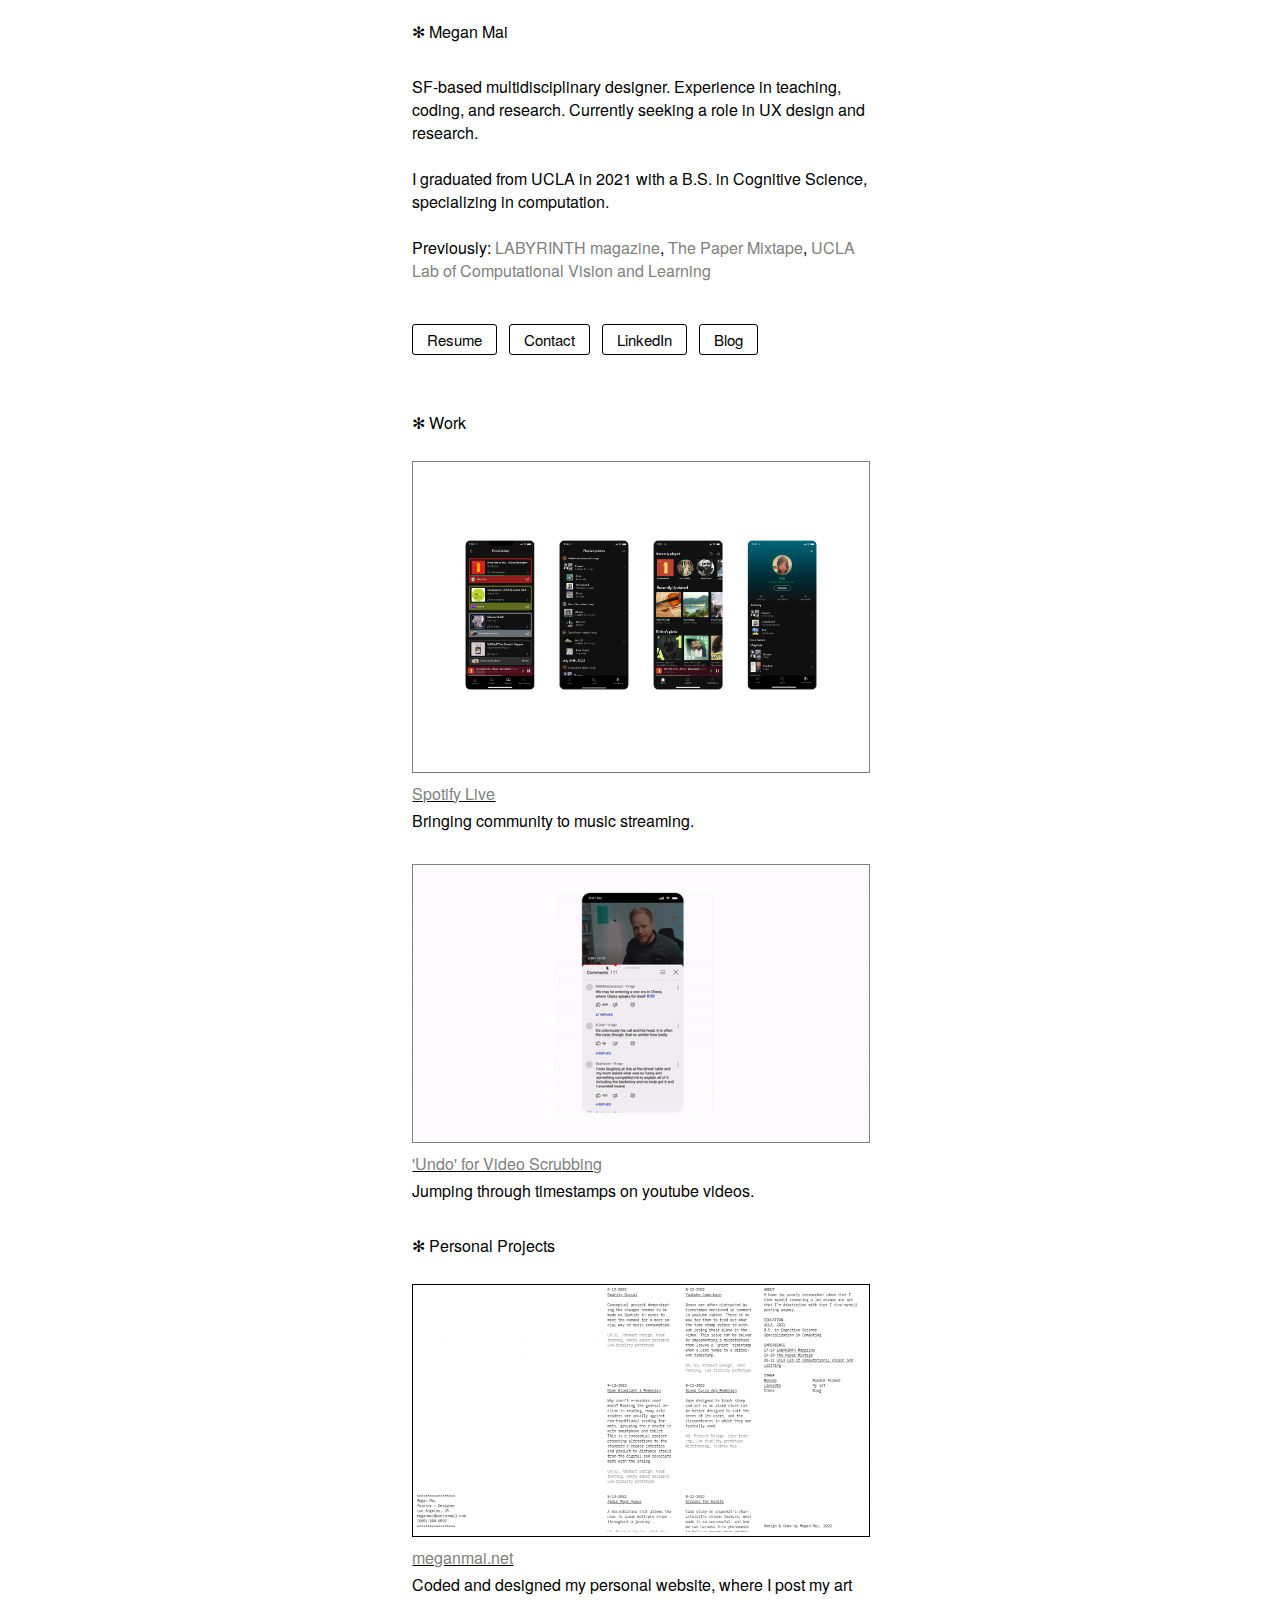
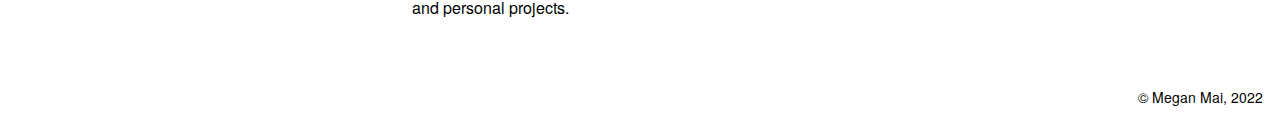
==== index.html @ 153429f0 "Add files via upload" ====
<!DOCTYPE html>
<html lang="en">

<head>
  <meta charset="UTF-8">
  <meta name="viewport" content="width=device-width, initial-scale=1.0">
  <meta http-equiv="X-UA-Compatible" content="ie=edge">
  <title>Megan Mai</title>
  <link rel="stylesheet" href="style.css">

</head>

<body>
  <button onclick="topFunction()" class="button" id="myBtn" title="Go to top">￪</button>

  <div class="container">
    <div class="header">
      <div class="name">
        ✻ Megan Mai
      </div>


    </div>

    <div class="bod">
      <div class="bio">
        SF-based multidisciplinary designer. Experience in teaching, coding, and research.
        Currently seeking a role in UX design and research.
        <br>
        <br>
        I graduated from UCLA in 2021 with a B.S. in Cognitive Science, specializing in computation.
        <br>
        <br>
        Previously: <a href="https://collegeofsanmateo.edu/honorsproject/thelabyrinth.asp">LABYRINTH magazine</a>, <a href="https://issuu.com/thepapermixtape">The Paper Mixtape</a>, <a href="https://cvl.psych.ucla.edu/">UCLA Lab of Computational
          Vision and Learning</a>
        <br><br><br>
        <div class="info">
          <div class="contact">
            <a class="button" href="/Users/Megan/Desktop/ATOM PROJECTS/work webstie/resume 4_5_22.pdf">Resume</a>
          </div>
          <div class="space">

          </div>
          <div class="contact">
            <a class="button" href="mailto:mpmai99@gmail.com">Contact</a>
          </div>
          <div class="space">

          </div>
          <div class="contact">
            <a class="button" href="https://www.linkedin.com/in/meganmai99/">LinkedIn</a>

          </div>
          <div class="space">

          </div>
          <div class="contact">
            <a class="button" href="#">Blog</a>

          </div>
        </div>
        <div class="mobileinfo">
          <a href="resume 4_5_22.pdf">Resume</a> /
          <a href="mailto:mpmai99@gmail.com">Contact</a> /
          <a href="https://www.linkedin.com/in/meganmai99/">LinkedIn</a> /
          <a href="#">Blog</a>
        </div>
      </div>
      <!-- <div class="links">


        <div class="Education">
          <div class="title">
            Education
          </div>
          UCLA, 2021
          <br>
          B.S. in Cognitive Science
          <br>
          Specialization in Computing
        </div>
        <div class="border">

        </div>
        <div class="Experience">

          <div class="title">
            Experience
          </div>
          17-19 LABYRINTH Magazine <br>
          19-20 The Paper Mixtape <br>
          20-21 Lab of Computational Vision and Learning <br>

        </div>

      </div> -->
    </div>
    <div class="work">
      <div class="title">
        ✻ Work
      </div>
      <br>
      <div class="projects" id="proj1">

        <a href="https://serious-parent-4b6.notion.site/Stream-Social-b1e77485d4c84675ab5400b085429916">
          <img src="Frame 377.png" alt=""></a>
        <div class="projtitle">
          <a href="https://serious-parent-4b6.notion.site/Stream-Social-b1e77485d4c84675ab5400b085429916"> Spotify Live
          </a>
        </div>
        Bringing community to music streaming.
      </div>
      <div class="projects" id="proj2">

        <a href="https://serious-parent-4b6.notion.site/Undo-for-Video-Scrubbing-9813c3922edc4645b2b72efc02b568af">
          <!-- <video loop src="/Users/Megan/Desktop/ATOM PROJECTS/work webstie/Screen Recording 2022-11-02 at 6.41.04 PM.mov" autoplay poster="posterimage.jpg"> -->
          <img id="youtubescroll" src="ezgif.com-gif-maker (2).gif" alt="">
          </video>
        </a>
        <div class="projtitle">
          <a href="https://serious-parent-4b6.notion.site/Undo-for-Video-Scrubbing-9813c3922edc4645b2b72efc02b568af">
            'Undo' for Video Scrubbing</a>
        </div>
        Jumping through timestamps on youtube videos.
      </div>
    </div>
    <div class="personal">
      <div class="title">
        ✻ Personal Projects
        <br>
        <br>
      </div>
      <div class="projects" id="proj1">

        <img src="test2.png" alt="">
        <div class="projtitle">
          <a href="meganmai.net"> meganmai.net
          </a>
        </div>
        Coded and designed my personal website, where I post my art and personal projects.
      </div>
    </div>


  </div>
  <div class="footer">
    <div class="rights">
      © Megan Mai, 2022
    </div>
  </div>
  <script src="script.js"></script>


  <script src="index.js">
    // Get the button:
  </script>
</body>

</html>
---- style.css ----
@font-face {
  font-family: TexGyreHeros;
  src: url(texgyreheros.gyreheros-regular.otf);
}
a{
  color: grey;
  text-decoration: none;
}
a:hover{
  color: black;
}

*{
  user-select: none;  scroll-behavior: smooth;
  font-family: TexGyreHeros;

    -webkit-animation: fadein 2s; /* Safari, Chrome and Opera > 12.1 */
       -moz-animation: fadein 2s; /* Firefox < 16 */
        -ms-animation: fadein 2s; /* Internet Explorer */
         -o-animation: fadein 2s; /* Opera < 12.1 */
            animation: fadein 2s;
}

body{
  font-size: 16px;

}

.container{
  /* padding-right:32%;
  padding-left: 32%; */
/* border-style: solid; */
display: block;
width: 36%;
min-width: 400px;
margin: auto;
height: auto;
}

.header{
  /* border-style: dotted; */
  padding-top: 12px;
  display: flex;
  width: auto;


}
.name{
  /* float: left; */
  width:30%;
}
.info{
  display: flex;
  justify-content: flex-start;
  /* border-style: dotted; */

}
.title{
  padding-bottom: 4px;
}
.projtitle{
  padding-top:4px;
  padding-bottom: 4px;
  text-decoration: underline;
  position: relative;

}

.space{
  width: 12px;
}

.bod{
  /* border-style: dotted; */
}
.links{
  display: flex;
  margin-bottom: 12px;
}
.bio{
  margin-top: 32px;
/* border-style: dotted; */
width: auto;
margin-bottom: 60px;
}

.Education{
  hyphens: auto;
  width: 50%;
  margin-bottom: 12px;
}
.experience{
  width: 50%;

}
.border{
  /* width: 8vw; */
}
.work{
width: 100%;
}
.projects{
  /* border-style: dotted; */
  margin-bottom: 32px;
}
.footer{
  font-size: 14px;
  position: sticky;
  justify-content: flex-end;
  width: 99vw;
  display: flex;
  padding-top: 36px;
  padding-bottom: 4px;

  /* border-style: dotted; */
}
.button{
  color: black;
  text-decoration: none;
  font-size:15px;
  border-style: solid;
  border-radius: 3px;
  border-width:1px;
  padding: 4px 14px;
  border-bottom-width: 1.5px;
  border-right-width: 1.5px;

}
.button:active{
  border-top-width: 1.5px;
  border-left-width: 1.5px;
  border-bottom-width: 1px;
  border-right-width: 1px;
}
.button:hover{
  padding: 6px 16px;
}
.rights{
  padding-right: 12px;
}
img{
  border-style: solid;
  border-width: 1.2px;
  width: 100%;
  padding-bottom: 4px;

}
video{
  border-style: solid;
  border-width: 1.2px;
  width: 100%;
  padding-bottom: 4px;
}
img:hover{
  opacity: .5;
}
video:hover{
  opacity:.5;
}
#myBtn {
  display: none; /* Hidden by default */
  position: fixed; /* Fixed/sticky position */
  bottom: 35px; /* Place the button at the bottom of the page */
  right: 30px; /* Place the button 30px from the right */
  z-index: 99; /* Make sure it does not overlap */
  color: black; /* Text color */
  background-color: white;
  border-color: black;
  cursor: pointer; /* Add a mouse pointer on hover */
  padding: 5px 16px 10px 16px; /* Some padding */
  border-radius: 10px; /* Rounded corners */
  font-size: 20px; /* Increase font size */
  -webkit-tap-highlight-color: transparent;
      -webkit-touch-callout: none;
      -webkit-user-select: none;
      -khtml-user-select: none;
      -moz-user-select: none;
      -ms-user-select: none;
}

#myBtn:hover {
  padding: 7px 18px 12px 18px; /* Some padding */

}
#mtBtn:focus{
  outline: none!important;
;
}
@keyframes fadein {
    from { opacity: 0; }
    to   { opacity: 1; }
}

/* Firefox < 16 */
@-moz-keyframes fadein {
    from { opacity: 0; }
    to   { opacity: 1; }
}

/* Safari, Chrome and Opera > 12.1 */
@-webkit-keyframes fadein {
    from { opacity: 0; }
    to   { opacity: 1; }
}

/* Internet Explorer */
@-ms-keyframes fadein {
    from { opacity: 0; }
    to   { opacity: 1; }
}

/* Opera < 12.1 */
@-o-keyframes fadein {
    from { opacity: 0; }
    to   { opacity: 1; }
}

.mobileinfo{
  display: none;
}

/* #youtubescroll{
  height: 50vh;
  padding-left: 20px;

} */

@media only screen and (max-width: 600px) {
  .name{
    /* float: left; */
    width:100%;
    padding-top: 12px;
  }
  body {

  }
  .container{
    /* padding-right:32%;
    padding-left: 32%; */
  /* border-style: solid; */
  display: block;
  width: 80%;
  min-width:12px;
  margin: auto;
  height: auto;
  }
  .info{
    display: none;
  }
  .button{
    color: black;
    text-decoration: none;
    font-size:15px;
    border-style: solid;
    border-radius: 3px;
    border-width:1px;
    padding: 4px 14px;
    border-bottom-width: 1.5px;
    border-right-width: 1.5px;

  }
  .mobileinfo{
    display:block;
  }

}
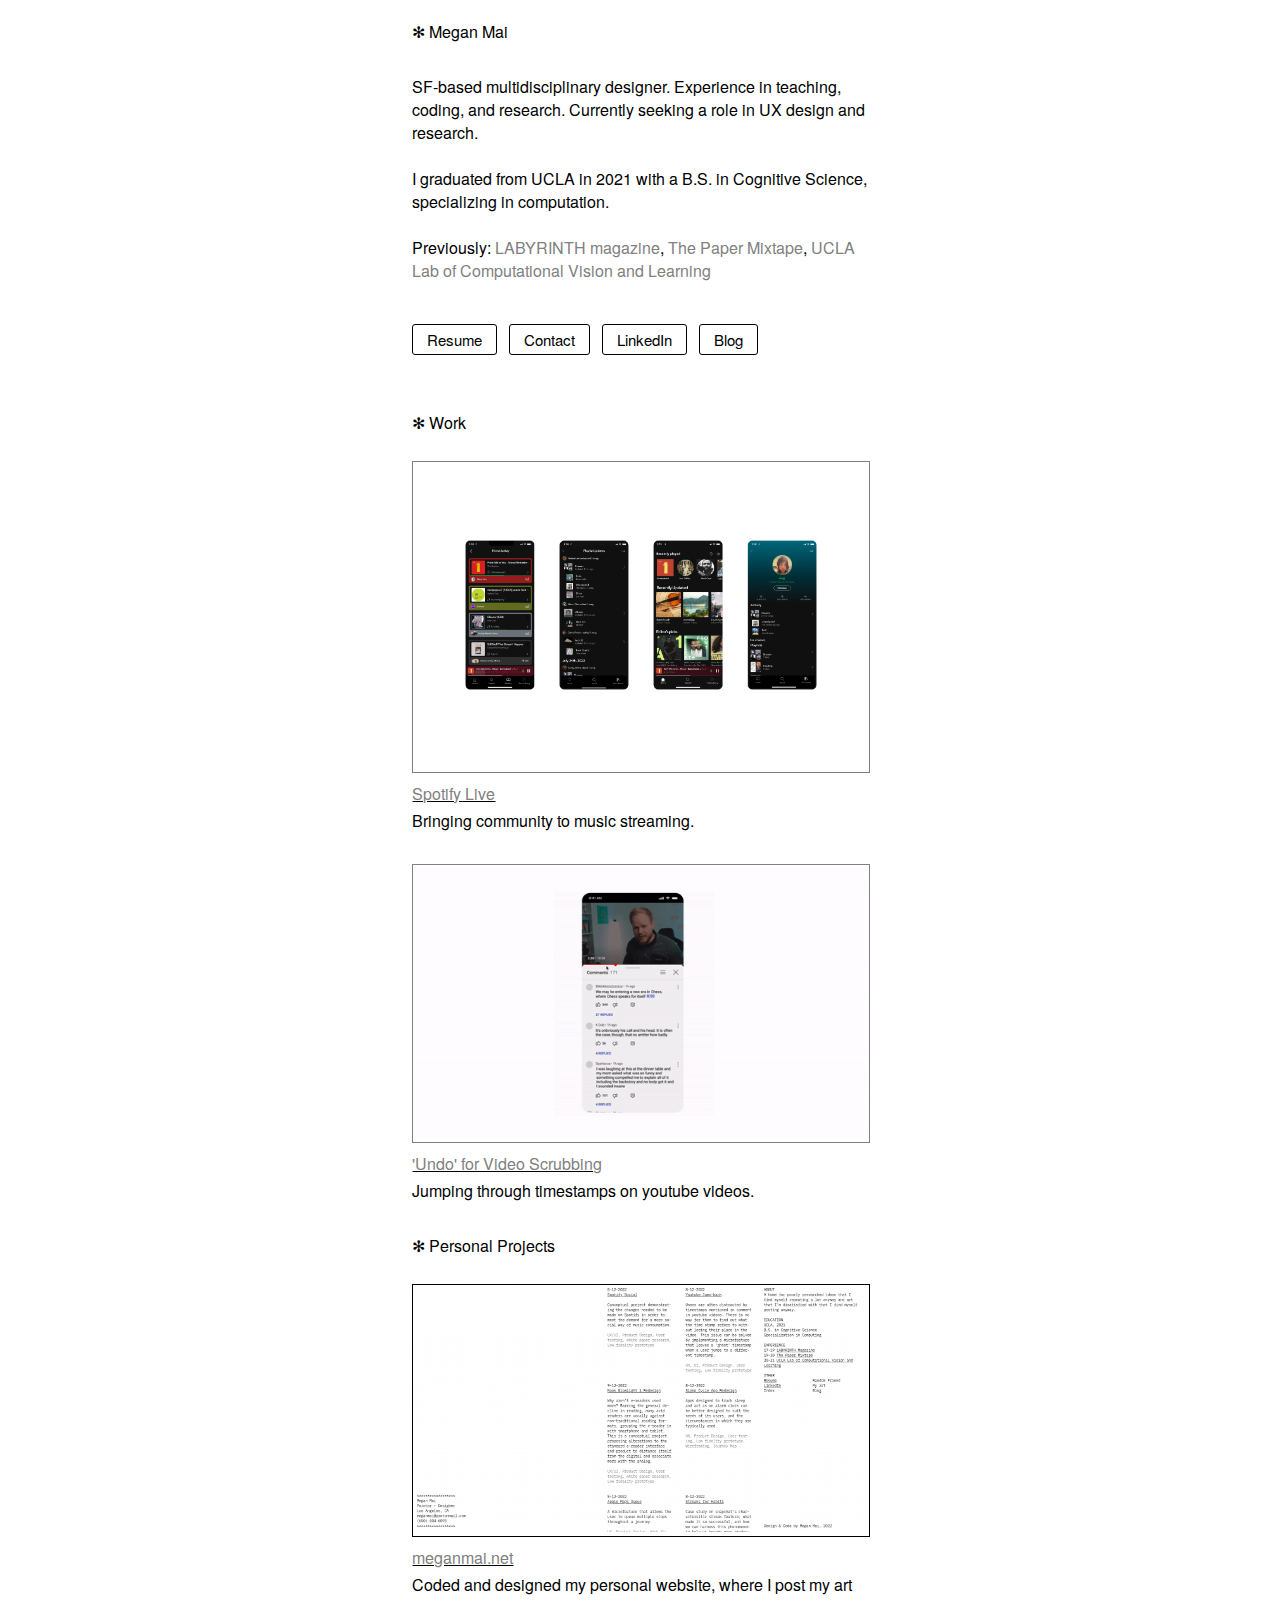
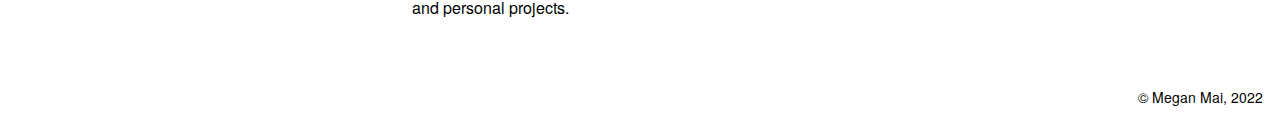
==== commit e1bedd9b: "Add files via upload" ====
--- a/index.html
+++ b/index.html
@@ -134,7 +134,7 @@
 
         <img src="test2.png" alt="">
         <div class="projtitle">
-          <a href="meganmai.net"> meganmai.net
+          <a href="http://meganmai.net/"> meganmai.net
           </a>
         </div>
         Coded and designed my personal website, where I post my art and personal projects.
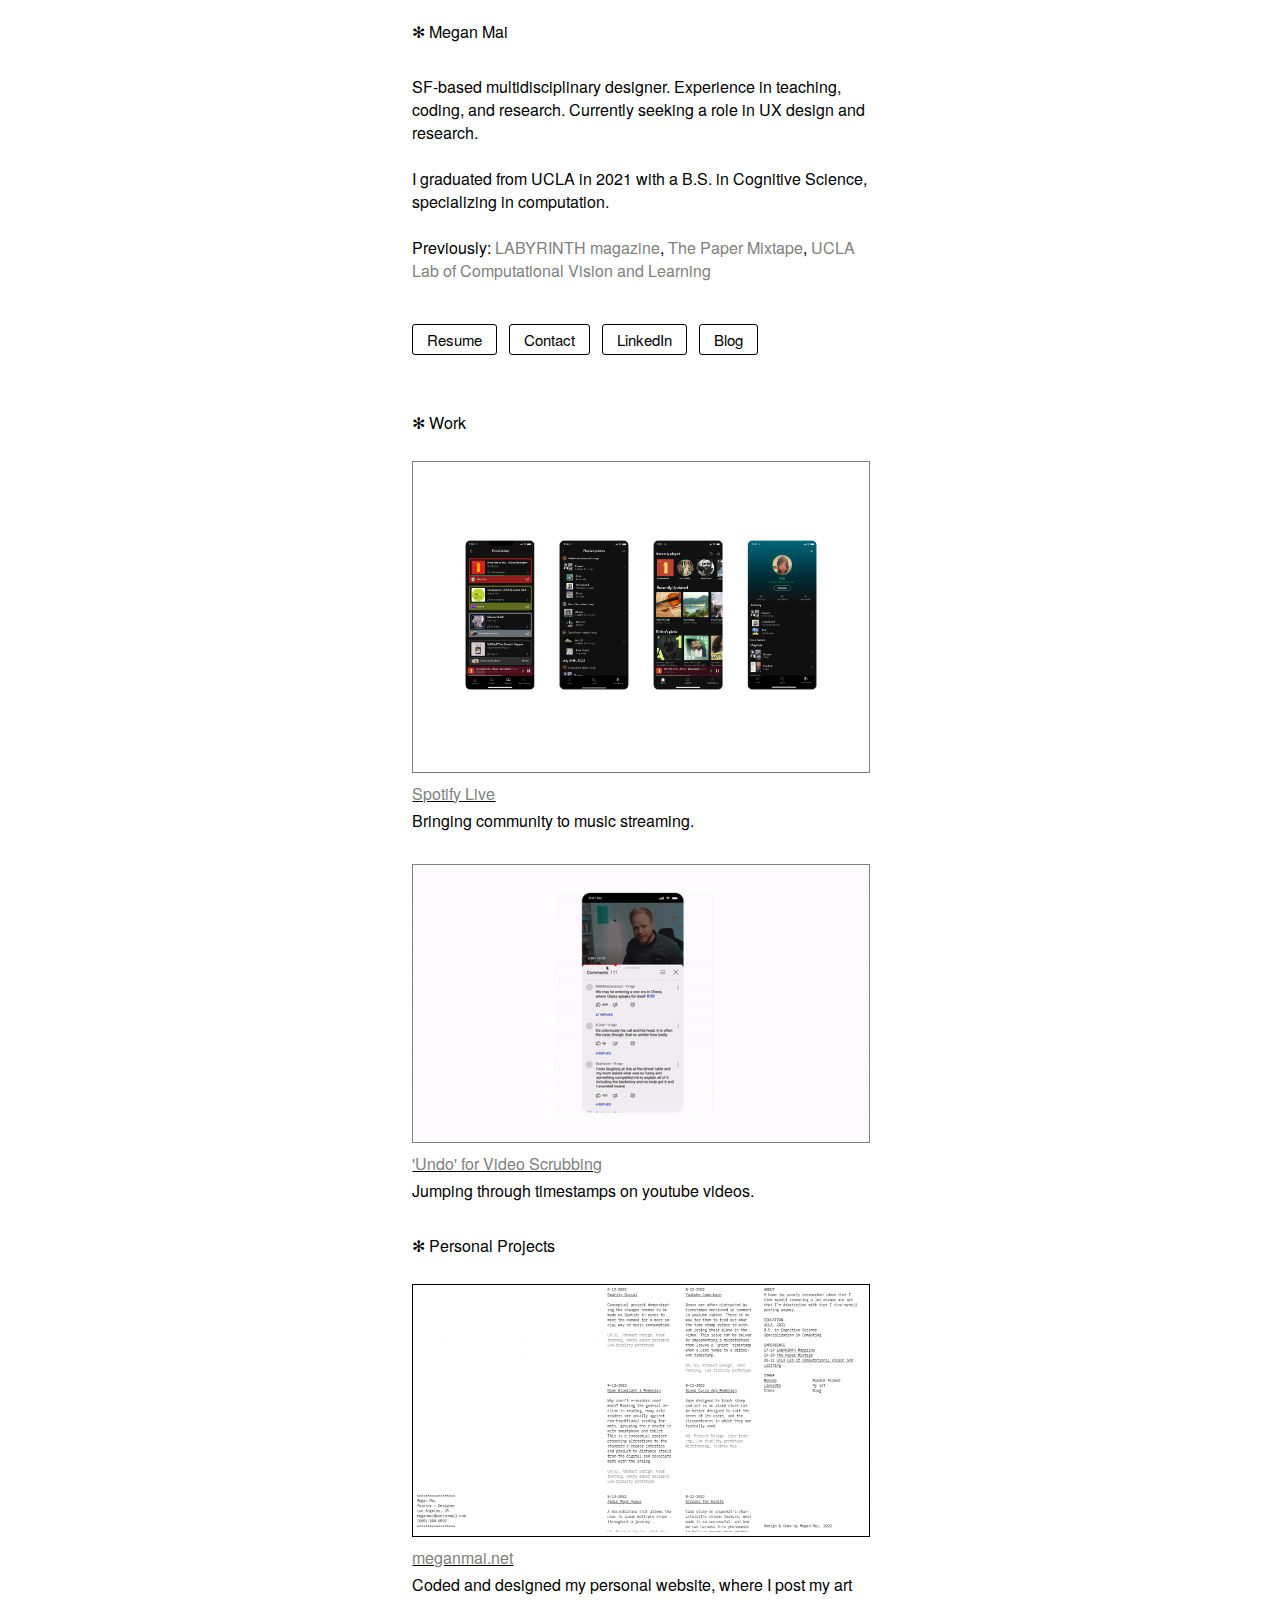
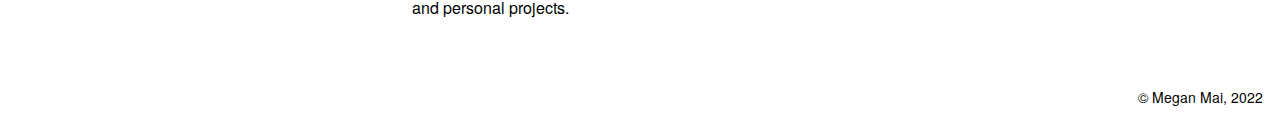
==== commit d929bf9f: "Add files via upload" ====
--- a/index.html
+++ b/index.html
@@ -55,7 +55,7 @@
 
           </div>
           <div class="contact">
-            <a class="button" href="#">Blog</a>
+            <a class="button" href="#http://meganmai.net/">Blog</a>
 
           </div>
         </div>
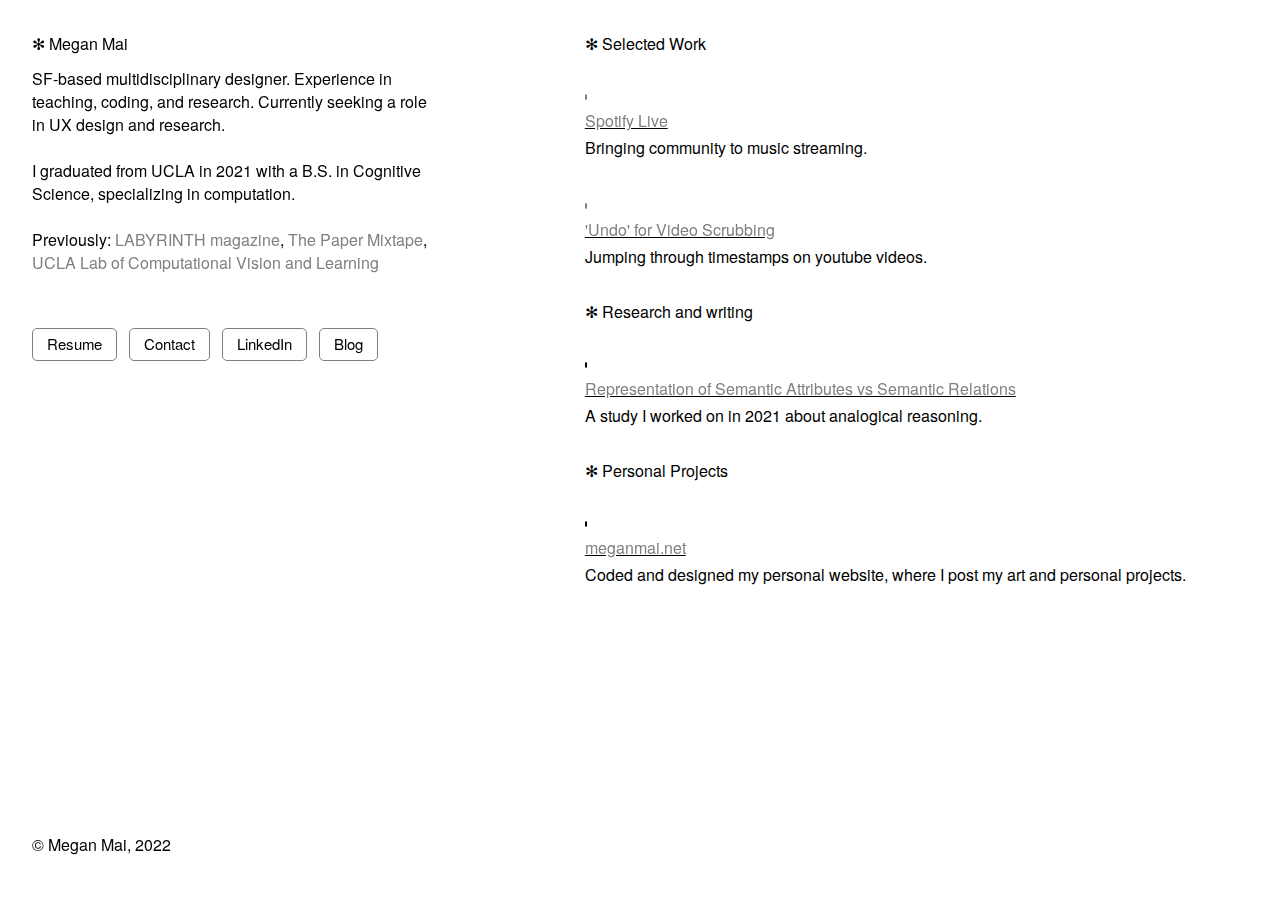
==== commit b770ae0f: "Add files via upload" ====
--- a/index.html
+++ b/index.html
@@ -14,26 +14,37 @@
   <button onclick="topFunction()" class="button" id="myBtn" title="Go to top">￪</button>
 
   <div class="container">
-    <div class="header">
-      <div class="name">
-        ✻ Megan Mai
+    <div class="left">
+
+
+      <div class="header">
+        <div class="name">
+          ✻ Megan Mai
+        </div>
+
       </div>
 
+      <div class="bod">
 
-    </div>
+        <div class="bio">
+          SF-based multidisciplinary designer. Experience in teaching, coding, and research.
+          Currently seeking a role in UX design and research.
+          <br>
+          <br>
+          I graduated from UCLA in 2021 with a B.S. in Cognitive Science, specializing in computation.
+          <br>
+          <br>
+          Previously: <a href="https://collegeofsanmateo.edu/honorsproject/thelabyrinth.asp">LABYRINTH magazine</a>, <a href="https://issuu.com/thepapermixtape">The Paper Mixtape</a>, <a href="https://cvl.psych.ucla.edu/">UCLA Lab of Computational
+            Vision and Learning</a>
+          <br><br><br>
 
-    <div class="bod">
-      <div class="bio">
-        SF-based multidisciplinary designer. Experience in teaching, coding, and research.
-        Currently seeking a role in UX design and research.
-        <br>
-        <br>
-        I graduated from UCLA in 2021 with a B.S. in Cognitive Science, specializing in computation.
-        <br>
-        <br>
-        Previously: <a href="https://collegeofsanmateo.edu/honorsproject/thelabyrinth.asp">LABYRINTH magazine</a>, <a href="https://issuu.com/thepapermixtape">The Paper Mixtape</a>, <a href="https://cvl.psych.ucla.edu/">UCLA Lab of Computational
-          Vision and Learning</a>
-        <br><br><br>
+          <div class="mobileinfo">
+            <a href="resume 4_5_22.pdf">Resume</a> /
+            <a href="mailto:mpmai99@gmail.com">Contact</a> /
+            <a href="https://www.linkedin.com/in/meganmai99/">LinkedIn</a> /
+            <a href="#">Blog</a>
+          </div>
+        </div>
         <div class="info">
           <div class="contact">
             <a class="button" href="/Users/Megan/Desktop/ATOM PROJECTS/work webstie/resume 4_5_22.pdf">Resume</a>
@@ -55,99 +66,93 @@
 
           </div>
           <div class="contact">
-            <a class="button" href="#http://meganmai.net/">Blog</a>
+            <a class="button" href="http://meganmai.net/">Blog</a>
 
           </div>
         </div>
-        <div class="mobileinfo">
-          <a href="resume 4_5_22.pdf">Resume</a> /
-          <a href="mailto:mpmai99@gmail.com">Contact</a> /
-          <a href="https://www.linkedin.com/in/meganmai99/">LinkedIn</a> /
-          <a href="#">Blog</a>
-        </div>
+
       </div>
-      <!-- <div class="links">
+      <div class="footer">
 
+          © Megan Mai, 2022
 
-        <div class="Education">
-          <div class="title">
-            Education
-          </div>
-          UCLA, 2021
-          <br>
-          B.S. in Cognitive Science
-          <br>
-          Specialization in Computing
-        </div>
-        <div class="border">
-
-        </div>
-        <div class="Experience">
-
-          <div class="title">
-            Experience
-          </div>
-          17-19 LABYRINTH Magazine <br>
-          19-20 The Paper Mixtape <br>
-          20-21 Lab of Computational Vision and Learning <br>
-
-        </div>
-
-      </div> -->
-    </div>
-    <div class="work">
-      <div class="title">
-        ✻ Work
-      </div>
-      <br>
-      <div class="projects" id="proj1">
-
-        <a href="https://serious-parent-4b6.notion.site/Stream-Social-b1e77485d4c84675ab5400b085429916">
-          <img src="Frame 377.png" alt=""></a>
-        <div class="projtitle">
-          <a href="https://serious-parent-4b6.notion.site/Stream-Social-b1e77485d4c84675ab5400b085429916"> Spotify Live
-          </a>
-        </div>
-        Bringing community to music streaming.
-      </div>
-      <div class="projects" id="proj2">
-
-        <a href="https://serious-parent-4b6.notion.site/Undo-for-Video-Scrubbing-9813c3922edc4645b2b72efc02b568af">
-          <!-- <video loop src="/Users/Megan/Desktop/ATOM PROJECTS/work webstie/Screen Recording 2022-11-02 at 6.41.04 PM.mov" autoplay poster="posterimage.jpg"> -->
-          <img id="youtubescroll" src="ezgif.com-gif-maker (2).gif" alt="">
-          </video>
-        </a>
-        <div class="projtitle">
-          <a href="https://serious-parent-4b6.notion.site/Undo-for-Video-Scrubbing-9813c3922edc4645b2b72efc02b568af">
-            'Undo' for Video Scrubbing</a>
-        </div>
-        Jumping through timestamps on youtube videos.
-      </div>
-    </div>
-    <div class="personal">
-      <div class="title">
-        ✻ Personal Projects
-        <br>
-        <br>
-      </div>
-      <div class="projects" id="proj1">
-
-        <img src="test2.png" alt="">
-        <div class="projtitle">
-          <a href="http://meganmai.net/"> meganmai.net
-          </a>
-        </div>
-        Coded and designed my personal website, where I post my art and personal projects.
       </div>
     </div>
 
+    <div class="right">
 
-  </div>
-  <div class="footer">
-    <div class="rights">
-      © Megan Mai, 2022
+
+      <div class="work">
+        <div class="title">
+          ✻ Selected Work
+        </div>
+        <br>
+        <div class="projects" id="proj1">
+
+          <a href="https://serious-parent-4b6.notion.site/Stream-Social-b1e77485d4c84675ab5400b085429916">
+            <img src="spotify.png" alt=""></a>
+          <div class="projtitle">
+            <a href="https://serious-parent-4b6.notion.site/Stream-Social-b1e77485d4c84675ab5400b085429916"> Spotify Live
+            </a>
+          </div>
+          Bringing community to music streaming.
+        </div>
+        <div class="projects" id="proj2">
+
+          <a href="https://serious-parent-4b6.notion.site/Undo-for-Video-Scrubbing-9813c3922edc4645b2b72efc02b568af">
+            <!-- <video loop src="/Users/Megan/Desktop/ATOM PROJECTS/work webstie/Screen Recording 2022-11-02 at 6.41.04 PM.mov" autoplay poster="posterimage.jpg"> -->
+            <img id="youtubescroll" src="youtube_scroll.gif" alt="">
+            </video>
+          </a>
+          <div class="projtitle">
+            <a href="https://serious-parent-4b6.notion.site/Undo-for-Video-Scrubbing-9813c3922edc4645b2b72efc02b568af">
+              'Undo' for Video Scrubbing</a>
+          </div>
+          Jumping through timestamps on youtube videos.
+        </div>
+      </div>
+      <div class="research">
+        <div class="title">
+          ✻ Research and writing
+          <br>
+          <br>
+        </div>
+        <div class="projects" id="proj1">
+
+          <img src="simdiff.png" alt="">
+          <div class="projtitle">
+            <a href="https://docs.google.com/document/d/1AU7iv_1onhmGSv963NVMDQHXUmHmlUDhR9rRPa5doss/edit"> Representation of Semantic Attributes vs Semantic Relations
+
+            </a>
+          </div>
+          A study I worked on in 2021 about analogical reasoning.
+        </div>
+      </div>
+      <div class="personal">
+        <div class="title">
+          ✻ Personal Projects
+          <br>
+          <br>
+        </div>
+        <div class="projects" id="proj1">
+
+          <img src="personal_website.png" alt="">
+          <div class="projtitle">
+            <a href="http://meganmai.net/"> meganmai.net
+            </a>
+          </div>
+          Coded and designed my personal website, where I post my art and personal projects.
+        </div>
+      </div>
+
+      <div class="altfooter">
+
+          © Megan Mai, 2022
+
+      </div>
     </div>
   </div>
+
   <script src="script.js"></script>
 
 
--- a/style.css
+++ b/style.css
@@ -11,6 +11,10 @@
   color: black;
 }
 
+::-webkit-scrollbar {
+    width: 0px;
+    background: transparent; /* make scrollbar transparent */
+}
 *{
   user-select: none;  scroll-behavior: smooth;
   font-family: TexGyreHeros;
@@ -23,34 +27,64 @@
 }
 
 body{
+  height: 100%;
+overflow: hidden;
   font-size: 16px;
+  margin:0px;
 
 }
 
 .container{
+  position: absolute;
+   top: 0;
+   bottom: 0;
+   left: 0;
+   right: 0;
+   overflow: auto;
   /* padding-right:32%;
   padding-left: 32%; */
 /* border-style: solid; */
-display: block;
-width: 36%;
-min-width: 400px;
-margin: auto;
+padding-left: 32px;
+padding-right: 32px;
+display: flex;
+width: auto;
 height: auto;
 }
 
+.left{
+  /* border-style: dotted; */
+  border-color: red;
+  padding-top: 32px;
+  position: sticky;
+  top:0px;
+  width:40%;
+  height: 92vh;
+  margin-right: 10vw;
+}
+
+.right{
+  /* border-style: dotted; */
+  padding: 32px 0px 24px 24px;
+  width: 65%;
+  height:auto;
+  padding-right: 12px;
+  /* overflow: scroll; */
+}
+
 .header{
-  /* border-style: dotted; */
-  padding-top: 12px;
+  /* position: sticky;
+  border-style: dotted; */
+  margin-bottom: 0px;
+  /* padding-top: 12px; */
   display: flex;
   width: auto;
-
-
 }
 .name{
   /* float: left; */
-  width:30%;
+  width:auto;
 }
 .info{
+
   display: flex;
   justify-content: flex-start;
   /* border-style: dotted; */
@@ -73,24 +107,34 @@
 
 .bod{
   /* border-style: dotted; */
+  position: sticky;
+  top:0px;
 }
 .links{
   display: flex;
   margin-bottom: 12px;
+  position: sticky;
+  top:0px;
 }
 .bio{
-  margin-top: 32px;
+  position: sticky;
+  top:0px;
+  margin-top: 12px;
 /* border-style: dotted; */
 width: auto;
-margin-bottom: 60px;
+margin-bottom: 12px;
 }
 
 .Education{
+  position: sticky;
+  top:0px;
   hyphens: auto;
   width: 50%;
   margin-bottom: 12px;
 }
 .experience{
+  position: sticky;
+  top:0px;
   width: 50%;
 
 }
@@ -104,27 +148,31 @@
   /* border-style: dotted; */
   margin-bottom: 32px;
 }
+
 .footer{
-  font-size: 14px;
-  position: sticky;
-  justify-content: flex-end;
   width: 99vw;
+  position: absolute;
+  bottom: 0px;
   display: flex;
   padding-top: 36px;
   padding-bottom: 4px;
 
   /* border-style: dotted; */
 }
+
+.altfooter{
+  display: none;
+}
 .button{
   color: black;
+  border-color: grey;
   text-decoration: none;
   font-size:15px;
   border-style: solid;
-  border-radius: 3px;
+  border-radius: 5px;
   border-width:1px;
   padding: 4px 14px;
-  border-bottom-width: 1.5px;
-  border-right-width: 1.5px;
+  padding-bottom: 6px;
 
 }
 .button:active{
@@ -136,19 +184,20 @@
 .button:hover{
   padding: 6px 16px;
 }
-.rights{
-  padding-right: 12px;
-}
+
 img{
   border-style: solid;
   border-width: 1.2px;
-  width: 100%;
-  padding-bottom: 4px;
+  border-radius: 9px;
+  width: 80%;
+  padding-bottom: 4px;
+  justify-content: center;
 
 }
 video{
   border-style: solid;
   border-width: 1.2px;
+
   width: 100%;
   padding-bottom: 4px;
 }
@@ -226,25 +275,37 @@
 
 } */
 
-@media only screen and (max-width: 600px) {
+@media only screen and (max-width: 800px) {
   .name{
     /* float: left; */
     width:100%;
     padding-top: 12px;
   }
-  body {
-
+  .left{
+    /* border-style: dotted; */
+    width: auto;
+    position: relative;
+    height: auto;
+    margin-right: 32px;
+  }
+  .footer{
+    display: none;
   }
   .container{
     /* padding-right:32%;
     padding-left: 32%; */
   /* border-style: solid; */
   display: block;
-  width: 80%;
   min-width:12px;
-  margin: auto;
+  margin: 24px;
   height: auto;
   }
+
+  .right{
+    /* border-style: dotted; */
+    width: auto;
+  }
+
   .info{
     display: none;
   }
@@ -264,4 +325,8 @@
     display:block;
   }
 
-}
+  .altfooter{
+    display: block;
+  }
+
+}
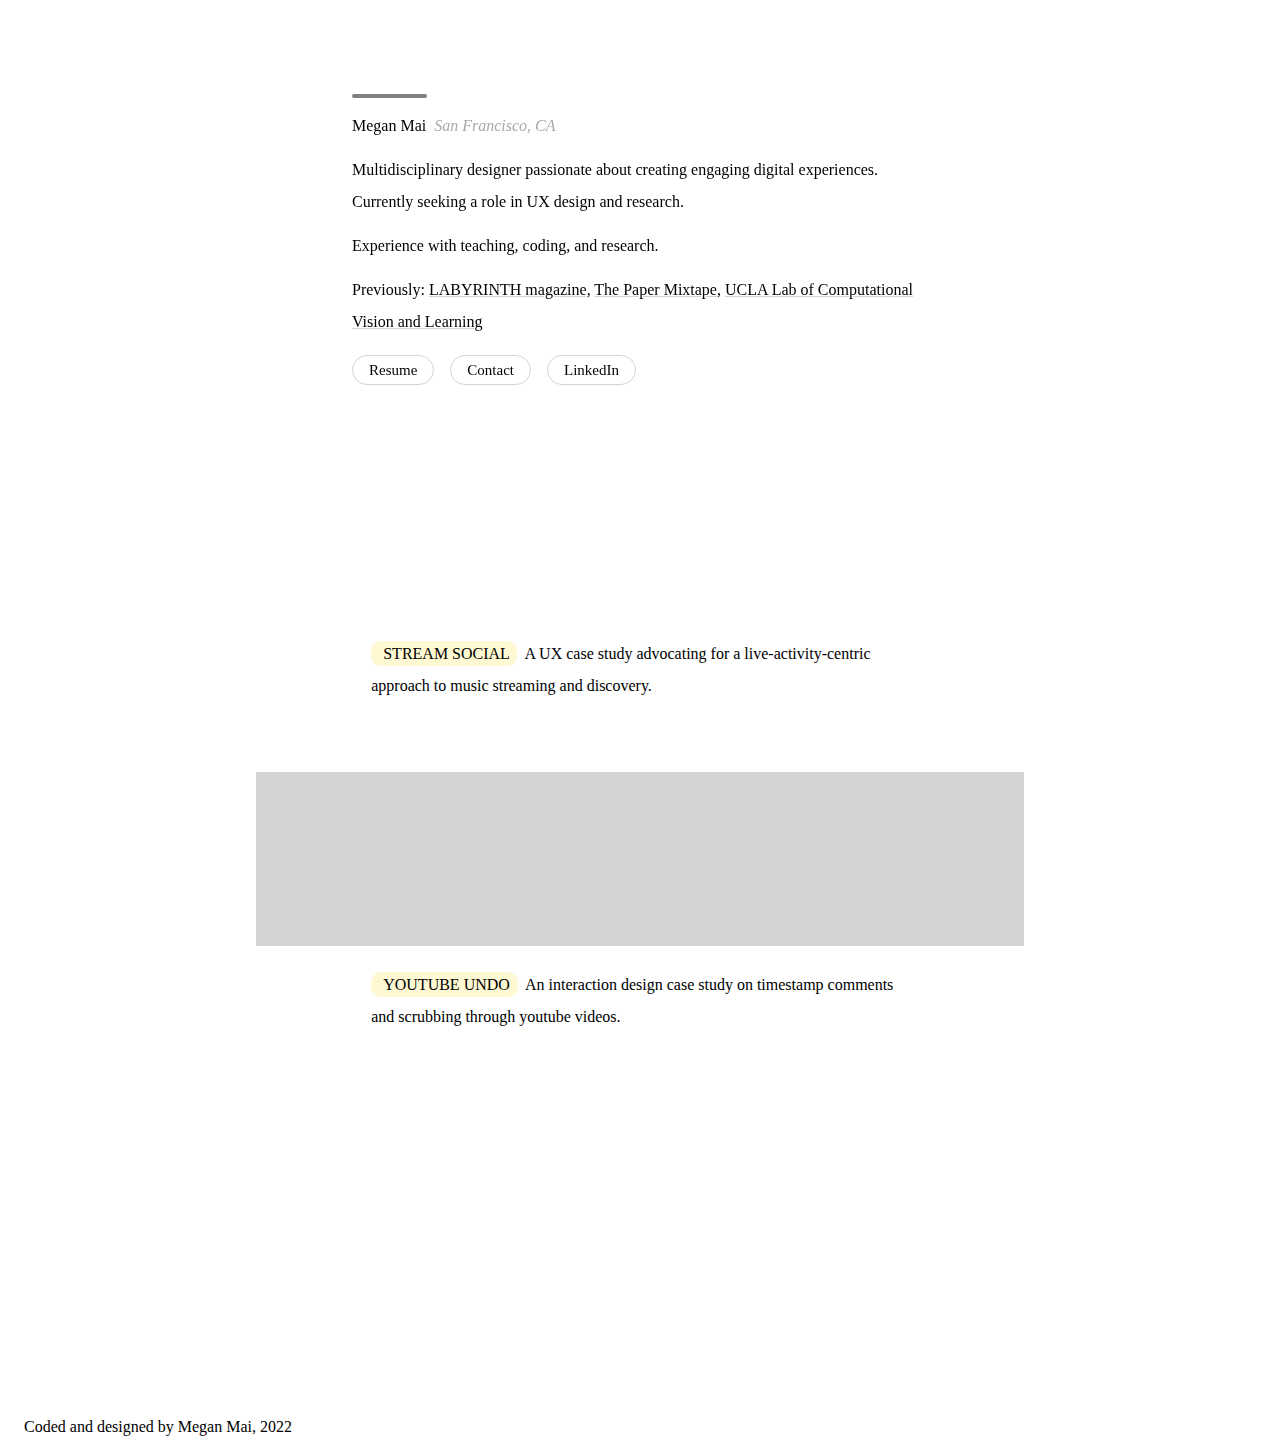
==== commit 45b882bb: "Add files via upload" ====
--- a/index.html
+++ b/index.html
@@ -7,6 +7,12 @@
   <meta http-equiv="X-UA-Compatible" content="ie=edge">
   <title>Megan Mai</title>
   <link rel="stylesheet" href="style.css">
+  <script src="/path/to/masonry.pkgd.min.js"></script>
+  <script src="jquery-3.6.3.min.js"></script>
+
+
+  </script>
+
 
 </head>
 
@@ -14,38 +20,51 @@
   <button onclick="topFunction()" class="button" id="myBtn" title="Go to top">￪</button>
 
   <div class="container">
-    <div class="left">
-
-
-      <div class="header">
+    <!-- <div class="header">
         <div class="name">
           ✻ Megan Mai
         </div>
+      </div> -->
 
+    <div class="sidebar" id="sidebar">
+        <img  class = "profile_pic" src="/Users/Megan/Desktop/ATOM PROJECTS/work webstie v2/Screen Shot 2020-08-09 at 4.34.03 PM copy.png" alt="">
+
+      <div class="sidebar_info">
+        <a class="sidebar_link" href="https://docs.google.com/document/d/1d--KW6TPXnO0qGEYDXyB18_9n2Rw9wYv0X4WR485b-M/edit?usp=sharing">Resume</a> <br>
+        <a class="sidebar_link" href="mailto:mpmai99@gmail.com">Contact</a> <br>
+        <a class="sidebar_link" href="https://www.linkedin.com/in/meganmai99/">LinkedIn</a> <br>
+      </div>
+      <span class="small_linebreak"></span>
+
+    </div>
+    <div class="bio fade" id="bio ">
+      <div class="header">
+        <img  class = "profile_pic" src="/Users/Megan/Desktop/ATOM PROJECTS/work webstie v2/Screen Shot 2020-08-09 at 4.34.03 PM copy.png" alt="">
+        <span class="bold"><b>Megan Mai</b> </span><span class="serif"> <span class="spacemark"></span> San Francisco, CA</span>
       </div>
 
-      <div class="bod">
+      <span class="small_linebreak"></span>
+      Multidisciplinary designer passionate about creating engaging digital experiences. Currently seeking a role in UX design and research.
+      <span class="small_linebreak"></span>
 
-        <div class="bio">
-          SF-based multidisciplinary designer. Experience in teaching, coding, and research.
-          Currently seeking a role in UX design and research.
-          <br>
-          <br>
-          I graduated from UCLA in 2021 with a B.S. in Cognitive Science, specializing in computation.
-          <br>
-          <br>
-          Previously: <a href="https://collegeofsanmateo.edu/honorsproject/thelabyrinth.asp">LABYRINTH magazine</a>, <a href="https://issuu.com/thepapermixtape">The Paper Mixtape</a>, <a href="https://cvl.psych.ucla.edu/">UCLA Lab of Computational
-            Vision and Learning</a>
-          <br><br><br>
+      Experience with teaching, coding, and research.
+      <span class="small_linebreak"></span>
+      Previously:
+      <a class="previously" href="https://collegeofsanmateo.edu/honorsproject/thelabyrinth.asp">LABYRINTH magazine</a>,
+      <a class="previously" href="https://issuu.com/thepapermixtape">The Paper Mixtape</a>, <a class="previously" href="https://cvl.psych.ucla.edu/">UCLA Lab of Computational
+        Vision and Learning</a>
+      <span class="med_linebreak"></span>
 
-          <div class="mobileinfo">
-            <a href="resume 4_5_22.pdf">Resume</a> /
-            <a href="mailto:mpmai99@gmail.com">Contact</a> /
-            <a href="https://www.linkedin.com/in/meganmai99/">LinkedIn</a> /
-            <a href="#">Blog</a>
-          </div>
-        </div>
-        <div class="info">
+      <div class="info">
+        <a class="button" href="https://docs.google.com/document/d/1d--KW6TPXnO0qGEYDXyB18_9n2Rw9wYv0X4WR485b-M/edit?usp=sharing">Resume</a> <span class="space"></span>
+        <a href="resume 4_5_22.pdf"> <img class="mobileicon" src="scroll.svg" alt=""></a>
+        <a class="button" href="mailto:mpmai99@gmail.com">Contact</a><span class="space"></span>
+        <a href="mailto:mpmai99@gmail.com"><img class="mobileicon" src="mail.svg" alt=""></a>
+        <a class="button" href="https://www.linkedin.com/in/meganmai99/">LinkedIn</a><span class="space"></span>
+        <a href="https://www.linkedin.com/in/meganmai99/"><img class="mobileicon" src="/Users/Megan/Desktop/ATOM PROJECTS/work webstie v2/30-308556_joshua-fink-linkedin-grey-linkedin-logo-png.png" alt=""></a>
+      </div>
+    </div>
+    <!-- <div class="info">
           <div class="contact">
             <a class="button" href="/Users/Megan/Desktop/ATOM PROJECTS/work webstie/resume 4_5_22.pdf">Resume</a>
           </div>
@@ -69,95 +88,73 @@
             <a class="button" href="http://meganmai.net/">Blog</a>
 
           </div>
-        </div>
-
-      </div>
-      <div class="footer">
-
-          © Megan Mai, 2022
-
-      </div>
-    </div>
-
-    <div class="right">
+        </div> -->
+    <div class="content">
 
 
-      <div class="work">
-        <div class="title">
-          ✻ Selected Work
-        </div>
-        <br>
-        <div class="projects" id="proj1">
+      <div class="projects" id="proj1">
+        <a href="https://serious-parent-4b6.notion.site/Stream-Social-b1e77485d4c84675ab5400b085429916">
+          <img class="thumbnail" src="/Users/Megan/Desktop/ATOM PROJECTS/work webstie v2/Frame 1.png" alt=""></a>
 
-          <a href="https://serious-parent-4b6.notion.site/Stream-Social-b1e77485d4c84675ab5400b085429916">
-            <img src="spotify.png" alt=""></a>
-          <div class="projtitle">
-            <a href="https://serious-parent-4b6.notion.site/Stream-Social-b1e77485d4c84675ab5400b085429916"> Spotify Live
-            </a>
-          </div>
-          Bringing community to music streaming.
-        </div>
-        <div class="projects" id="proj2">
+        <div class="aboutproj">
+          <span class="title"> STREAM SOCIAL </span>&nbsp;
 
-          <a href="https://serious-parent-4b6.notion.site/Undo-for-Video-Scrubbing-9813c3922edc4645b2b72efc02b568af">
-            <!-- <video loop src="/Users/Megan/Desktop/ATOM PROJECTS/work webstie/Screen Recording 2022-11-02 at 6.41.04 PM.mov" autoplay poster="posterimage.jpg"> -->
-            <img id="youtubescroll" src="youtube_scroll.gif" alt="">
-            </video>
-          </a>
-          <div class="projtitle">
-            <a href="https://serious-parent-4b6.notion.site/Undo-for-Video-Scrubbing-9813c3922edc4645b2b72efc02b568af">
-              'Undo' for Video Scrubbing</a>
-          </div>
-          Jumping through timestamps on youtube videos.
+          A UX case study advocating for a live-activity-centric approach to music streaming and discovery.
         </div>
       </div>
-      <div class="research">
-        <div class="title">
-          ✻ Research and writing
-          <br>
-          <br>
-        </div>
-        <div class="projects" id="proj1">
+      <div class="projects fade_in" id="proj2">
 
-          <img src="simdiff.png" alt="">
-          <div class="projtitle">
-            <a href="https://docs.google.com/document/d/1AU7iv_1onhmGSv963NVMDQHXUmHmlUDhR9rRPa5doss/edit"> Representation of Semantic Attributes vs Semantic Relations
+        <a href="https://serious-parent-4b6.notion.site/Undo-for-Video-Scrubbing-9813c3922edc4645b2b72efc02b568af">
+<video  class = "thumbnail" src="/Users/Megan/Desktop/ATOM PROJECTS/work webstie v2/Screen Recording 2023-01-25 at 4.57.15 PM.mov" autoplay loop poster="posterimage.jpg">
 
-            </a>
-          </div>
-          A study I worked on in 2021 about analogical reasoning.
-        </div>
-      </div>
-      <div class="personal">
-        <div class="title">
-          ✻ Personal Projects
-          <br>
-          <br>
-        </div>
-        <div class="projects" id="proj1">
+</video></a>
+        </a>
 
-          <img src="personal_website.png" alt="">
-          <div class="projtitle">
-            <a href="http://meganmai.net/"> meganmai.net
-            </a>
-          </div>
-          Coded and designed my personal website, where I post my art and personal projects.
+        <div class="aboutproj">
+          <span class="title"> YOUTUBE UNDO </span>&nbsp;
+          An interaction design case study on timestamp comments and scrubbing through youtube videos.
         </div>
       </div>
 
-      <div class="altfooter">
 
-          © Megan Mai, 2022
 
+      <div class="projects fade_in" id="proj3">
+        <a href="https://docs.google.com/document/d/1AU7iv_1onhmGSv963NVMDQHXUmHmlUDhR9rRPa5doss/edit"> <img class="thumbnail" src="/Users/Megan/Desktop/ATOM PROJECTS/work webstie v2/Frame 2.png" alt="">
+        </a>
+        <div class="aboutproj">
+          <span class="title"> SIMILARITY/DIFFERENCE JUDGMENTS </span>&nbsp;
+          A study I worked on about analogical reasoning.
+        </div>
       </div>
+
+
+      <!-- <div class="projects fade_in" id="proj3">
+
+        <img class="thumbnail" src="/Users/Megan/Desktop/ATOM PROJECTS/work webstie v2/Screen Shot 2023-01-15 at 3.21.29 PM.png" alt=""></a>
+        <div class="aboutproj">
+          <span class="title">THE GROTESQUE ARCHIVE </span>&nbsp;
+          Designed and developed a new interface for archival fashion boutique's online shop.
+        </div>
+      </div> -->
     </div>
+
+
+  </div>
+
+  </div>
+
+  <div class= "footer">
+
+    Coded and designed by Megan Mai, 2022
+
+  </div>
+  </div>
   </div>
 
   <script src="script.js"></script>
 
-
-  <script src="index.js">
-    // Get the button:
+  <!-- <script src="index.js"> -->
+  <!-- // Get the button:
   </script>
 </body>
 
--- a/style.css
+++ b/style.css
@@ -1,272 +1,428 @@
-
 @font-face {
-  font-family: TexGyreHeros;
-  src: url(texgyreheros.gyreheros-regular.otf);
-}
-a{
-  color: grey;
+  font-family: inter;
+  src: url(fonts/Inter.ttf);
+}
+
+@font-face {
+  font-family: 'eb';
+  src: url(EBGaramond12-Regular.otff);
+}
+
+* {
+  box-sizing: border-box;
+}
+
+.fade {
+  /* background-color: lightgreen; */
+  opacity: 1;
+}
+.previously{
+text-decoration: underline;
+text-decoration-color: lightgrey;
+}
+
+.previously:hover{
+  font-style: italic;
+}
+
+a {
+  color: black;
   text-decoration: none;
-}
-a:hover{
+  /* font-style: oblique;
+  font-family: times;
+  font-size: 18px; */
+}
+
+a:hover {
   color: black;
 }
 
+.small_linebreak {
+  display: block;
+  margin-bottom: 12px;
+}
+
+.med_linebreak {
+  display: block;
+  margin-bottom: 16px;
+}
+
+.large_linebreak {
+  display: block;
+  margin-bottom: 32px;
+}
+
+.space {
+  display: inline;
+  margin-right: 12px;
+}
+
+
 ::-webkit-scrollbar {
-    width: 0px;
-    background: transparent; /* make scrollbar transparent */
-}
-*{
-  user-select: none;  scroll-behavior: smooth;
-  font-family: TexGyreHeros;
-
-    -webkit-animation: fadein 2s; /* Safari, Chrome and Opera > 12.1 */
-       -moz-animation: fadein 2s; /* Firefox < 16 */
-        -ms-animation: fadein 2s; /* Internet Explorer */
-         -o-animation: fadein 2s; /* Opera < 12.1 */
-            animation: fadein 2s;
-}
-
-body{
+  width: 0px;
+  background: transparent;
+  /* make scrollbar transparent */
+}
+.profile_pic{
+  display: block;
+  width: 75px;
+  height: 80px;
+  height: auto;
+  border-radius: 7px;
+  background-color: grey;
+  margin: 0px 12px 12px 0px;
+}
+.bio, .content {
+  /* border-style: dotted; */
+  user-select: none;
+  scroll-behavior: smooth;
+  -webkit-animation: fadein 2s;
+
+  -moz-animation: fadein 2s;
+
+  -ms-animation: fadein 2s;
+
+  -o-animation: fadein 2s;
+
+  animation: fadein 2s;
+}
+
+body {
+  font-family: inter;
+  font-weight: lighter;
   height: 100%;
-overflow: hidden;
   font-size: 16px;
-  margin:0px;
-
-}
-
-.container{
-  position: absolute;
-   top: 0;
-   bottom: 0;
-   left: 0;
-   right: 0;
-   overflow: auto;
-  /* padding-right:32%;
-  padding-left: 32%; */
-/* border-style: solid; */
-padding-left: 32px;
-padding-right: 32px;
-display: flex;
-width: auto;
-height: auto;
-}
-
-.left{
-  /* border-style: dotted; */
-  border-color: red;
-  padding-top: 32px;
-  position: sticky;
-  top:0px;
-  width:40%;
-  height: 92vh;
-  margin-right: 10vw;
-}
-
-.right{
-  /* border-style: dotted; */
-  padding: 32px 0px 24px 24px;
-  width: 65%;
-  height:auto;
-  padding-right: 12px;
-  /* overflow: scroll; */
-}
-
-.header{
-  /* position: sticky;
-  border-style: dotted; */
+  margin: 0px;
+  line-height: 32px;
+}
+
+.container {
+  top: 0;
+  bottom: 0;
+  left: 0;
+  right: 0;
+  display: block;
+  border-color: green;
+}
+
+.header {
+  font-style: ;
   margin-bottom: 0px;
   /* padding-top: 12px; */
-  display: flex;
+  display: block;
   width: auto;
 }
-.name{
+
+.serif{
+  font-style: italic;
+  color: darkgrey;
+}
+.spacemark{
+  display: inline;
+  margin-left: 4px;
+}
+
+.bio {
+  left: 0;
+   right: 0;
+   margin-left: auto;
+   margin-right: auto;
+   margin-top: -100px;
+   position: absolute;
+   font-weight: light;
+  padding-bottom: 40vh;
+  width: 45%;
+}
+.body{
+  /* border-style: dotted; */
+
+}
+
+.none{
+  display: none;
+}
+
+#demo2{
+  position: sticky;
+  top: 0;
+}
+
+.sidebar{
+  line-height: 36px;
+  opacity: 0;
+  padding: 20px;
+  position: sticky;
+  top: 0px;
+
+}
+
+.sidebar_info{
+margin-left: 8px;
+}
+
+.sidebar_link{
+  line-height: 42px;
+  width: 200px;
+  padding: 8px 12px 8px 12px;
+  margin-left: -12px;
+  border-radius: 35px;
+  background-color: rgba(255,255,255, 0.5);
+  backdrop-filter: blur(10px);
+}
+
+.sidebar_link:hover{
+font-style:italic;
+
+}
+.content {
+  display: block;
+  margin: 0px auto 200px ;
+  padding-top: 400px;
+  width: 60%;
+  height: auto;
+  /* overflow: scroll; */
+}
+
+.work {
+  border-color: green;
+  width: 100%;
+}
+.content_container{
+  position: absolute;
+  top: 0;
+  border-style: dotted;
+}
+
+.name {
   /* float: left; */
-  width:auto;
-}
-.info{
-
-  display: flex;
-  justify-content: flex-start;
+  width: auto;
+}
+.mobileicon{
+  width: 24px;
+  display: none;
+}
+
+.title {
+  width: 150px;
+  border-color: #FFF9D3;
+  background-color: #FFF9D3;
+  border-radius: 10px;
+  border-width: 2px;
+  padding: 4px 4px 4px 12px;
+}
+
+.aboutproj {
+  justify-content: center;
   /* border-style: dotted; */
-
-}
-.title{
+  margin: 12px auto auto auto;
+  width: 70%;
+}
+
+.projtitle, .aboutbutton, .date {
+  padding-top: 4px;
   padding-bottom: 4px;
-}
-.projtitle{
-  padding-top:4px;
-  padding-bottom: 4px;
-  text-decoration: underline;
+  /* text-decoration: underline; */
   position: relative;
-
-}
-
-.space{
+}
+
+.space {
   width: 12px;
 }
 
-.bod{
-  /* border-style: dotted; */
-  position: sticky;
-  top:0px;
-}
-.links{
+.links {
   display: flex;
   margin-bottom: 12px;
   position: sticky;
-  top:0px;
-}
-.bio{
+  top: 0px;
+}
+
+.Education {
   position: sticky;
-  top:0px;
-  margin-top: 12px;
-/* border-style: dotted; */
-width: auto;
-margin-bottom: 12px;
-}
-
-.Education{
-  position: sticky;
-  top:0px;
+  top: 0px;
   hyphens: auto;
   width: 50%;
   margin-bottom: 12px;
 }
-.experience{
+
+.experience {
   position: sticky;
-  top:0px;
+  top: 0px;
   width: 50%;
-
-}
-.border{
+}
+
+.border {
   /* width: 8vw; */
 }
-.work{
-width: 100%;
-}
-.projects{
-  /* border-style: dotted; */
-  margin-bottom: 32px;
-}
-
-.footer{
-  width: 99vw;
-  position: absolute;
+
+.projects {
+margin-bottom: 70px;
+}
+
+.fade_in{
+  opacity:0;
+}
+
+.footer {
   bottom: 0px;
-  display: flex;
-  padding-top: 36px;
-  padding-bottom: 4px;
-
-  /* border-style: dotted; */
-}
-
-.altfooter{
-  display: none;
-}
-.button{
+  padding: 0px 0px 12px 24px;
+}
+
+.altfooter {
+  display: none;
+}
+
+/* REAL */
+.button {
   color: black;
-  border-color: grey;
+  border-color: lightgrey;
   text-decoration: none;
-  font-size:15px;
+  font-size: 15px;
   border-style: solid;
-  border-radius: 5px;
-  border-width:1px;
-  padding: 4px 14px;
-  padding-bottom: 6px;
-
-}
-.button:active{
-  border-top-width: 1.5px;
-  border-left-width: 1.5px;
-  border-bottom-width: 1px;
-  border-right-width: 1px;
-}
-.button:hover{
-  padding: 6px 16px;
-}
-
-img{
-  border-style: solid;
+  border-radius: 20px;
+  border-width: 1px;
+  padding: 6px 16px 6px 16px;
+  background-color: rgba(255,255,255, 0.5);
+  backdrop-filter: blur(4px);
+}
+
+.button:active {
+  border-color: darkgrey;
+}
+
+.button:hover {
+  border-color: darkgrey;
+}
+
+img {
+  /* border-style: solid; */
   border-width: 1.2px;
-  border-radius: 9px;
-  width: 80%;
+  border-radius: 0px;
+  width: 100%;
   padding-bottom: 4px;
   justify-content: center;
-
-}
+}
+
+
+video {
+  width: 100%;
+}
+
+
+
+.bold{
+  font-style: bold;
+}
+
+.thumbnail{
+   transition: 0.2s;
+}
+
+.thumbnail:hover{
+  cursor: pointer;
+}
+
 video{
-  border-style: solid;
-  border-width: 1.2px;
-
-  width: 100%;
-  padding-bottom: 4px;
-}
-img:hover{
-  opacity: .5;
-}
-video:hover{
-  opacity:.5;
-}
+  padding: 12px 0px 12px 0px;
+  background-color: #d3d3d3;
+}
+
 #myBtn {
-  display: none; /* Hidden by default */
-  position: fixed; /* Fixed/sticky position */
-  bottom: 35px; /* Place the button at the bottom of the page */
-  right: 30px; /* Place the button 30px from the right */
-  z-index: 99; /* Make sure it does not overlap */
-  color: black; /* Text color */
+  display: none;
+  /* Hidden by default */
+  position: fixed;
+  /* Fixed/sticky position */
+  bottom: 35px;
+  /* Place the button at the bottom of the page */
+  right: 30px;
+  /* Place the button 30px from the right */
+  z-index: 99;
+  /* Make sure it does not overlap */
+  color: black;
+  /* Text color */
   background-color: white;
   border-color: black;
-  cursor: pointer; /* Add a mouse pointer on hover */
-  padding: 5px 16px 10px 16px; /* Some padding */
-  border-radius: 10px; /* Rounded corners */
-  font-size: 20px; /* Increase font size */
+  cursor: pointer;
+  /* Add a mouse pointer on hover */
+  padding: 5px 16px 10px 16px;
+  /* Some padding */
+  border-radius: 10px;
+  /* Rounded corners */
+  font-size: 20px;
+  /* Increase font size */
   -webkit-tap-highlight-color: transparent;
-      -webkit-touch-callout: none;
-      -webkit-user-select: none;
-      -khtml-user-select: none;
-      -moz-user-select: none;
-      -ms-user-select: none;
+  -webkit-touch-callout: none;
+  -webkit-user-select: none;
+  -khtml-user-select: none;
+  -moz-user-select: none;
+  -ms-user-select: none;
 }
 
 #myBtn:hover {
-  padding: 7px 18px 12px 18px; /* Some padding */
-
-}
-#mtBtn:focus{
-  outline: none!important;
-;
-}
+  padding: 7px 18px 12px 18px;
+  /* Some padding */
+}
+
+#mtBtn:focus {
+  outline: none !important;
+  ;
+}
+
 @keyframes fadein {
-    from { opacity: 0; }
-    to   { opacity: 1; }
+  from {
+    opacity: 0;
+  }
+
+  to {
+    opacity: 1;
+  }
 }
 
 /* Firefox < 16 */
 @-moz-keyframes fadein {
-    from { opacity: 0; }
-    to   { opacity: 1; }
+  from {
+    opacity: 0;
+  }
+
+  to {
+    opacity: 1;
+  }
 }
 
 /* Safari, Chrome and Opera > 12.1 */
 @-webkit-keyframes fadein {
-    from { opacity: 0; }
-    to   { opacity: 1; }
+  from {
+    opacity: 0;
+  }
+
+  to {
+    opacity: 1;
+  }
 }
 
 /* Internet Explorer */
 @-ms-keyframes fadein {
-    from { opacity: 0; }
-    to   { opacity: 1; }
+  from {
+    opacity: 0;
+  }
+
+  to {
+    opacity: 1;
+  }
 }
 
 /* Opera < 12.1 */
 @-o-keyframes fadein {
-    from { opacity: 0; }
-    to   { opacity: 1; }
-}
-
-.mobileinfo{
-  display: none;
+  from {
+    opacity: 0;
+  }
+
+  to {
+    opacity: 1;
+  }
+}
+
+.mobileinfo {
+  /* display: none; */
 }
 
 /* #youtubescroll{
@@ -274,59 +430,118 @@
   padding-left: 20px;
 
 } */
-
 @media only screen and (max-width: 800px) {
-  .name{
-    /* float: left; */
-    width:100%;
-    padding-top: 12px;
-  }
-  .left{
-    /* border-style: dotted; */
-    width: auto;
-    position: relative;
+
+  .profile_pic{
+
+  }
+
+.bio{
+  width: 60%;
+}
+
+.button{
+  display: none;
+}
+
+.info{
+  display: flex;
+  justify-content: start;
+  padding: 0px;
+}
+.space{
+  display: none;
+}
+.mobileicon{
+  margin-right: 18px;
+  width: 22px;
+  display: inline;
+}
+
+.mobileicon:hover{
+  width: 24px;
+}
+
+.content{
+  width: 80%;
+}
+
+  /* .container {
+    display: block;
+    min-width: 12px;
+    margin: 24px;
     height: auto;
-    margin-right: 32px;
-  }
-  .footer{
-    display: none;
-  }
-  .container{
-    /* padding-right:32%;
-    padding-left: 32%; */
-  /* border-style: solid; */
-  display: block;
-  min-width:12px;
-  margin: 24px;
-  height: auto;
-  }
-
-  .right{
-    /* border-style: dotted; */
-    width: auto;
-  }
-
-  .info{
-    display: none;
-  }
-  .button{
-    color: black;
-    text-decoration: none;
-    font-size:15px;
-    border-style: solid;
-    border-radius: 3px;
-    border-width:1px;
-    padding: 4px 14px;
-    border-bottom-width: 1.5px;
-    border-right-width: 1.5px;
-
-  }
-  .mobileinfo{
-    display:block;
-  }
-
-  .altfooter{
+  } */
+
+
+
+  .mobileinfo {
     display: block;
   }
 
-}
+  .altfooter {
+    display: block;
+  }
+}
+
+@media only screen and (max-width: 600px) {
+
+*{
+  line-height: 28px;
+}
+
+.profile_pic{
+  width: 64px;
+  height: 64px;
+}
+
+.bio{
+  width: 80%;
+  margin-top: -100px;
+}
+
+.aboutproj{
+  width: 80%;
+}
+
+.button{
+  display: none;
+}
+
+.info{
+  display: flex;
+  justify-content: start;
+  padding: 0px;
+}
+.space{
+  display: none;
+}
+.mobileicon{
+  margin-right: 18px;
+  display: inline;
+}
+
+.content{
+  padding-top: 420px;
+  width: 100%;
+}
+
+
+
+  /* .container {
+    display: block;
+    min-width: 12px;
+    margin: 24px;
+    height: auto;
+  } */
+
+
+
+  .mobileinfo {
+    display: block;
+  }
+
+  .altfooter {
+    display: block;
+  }
+}
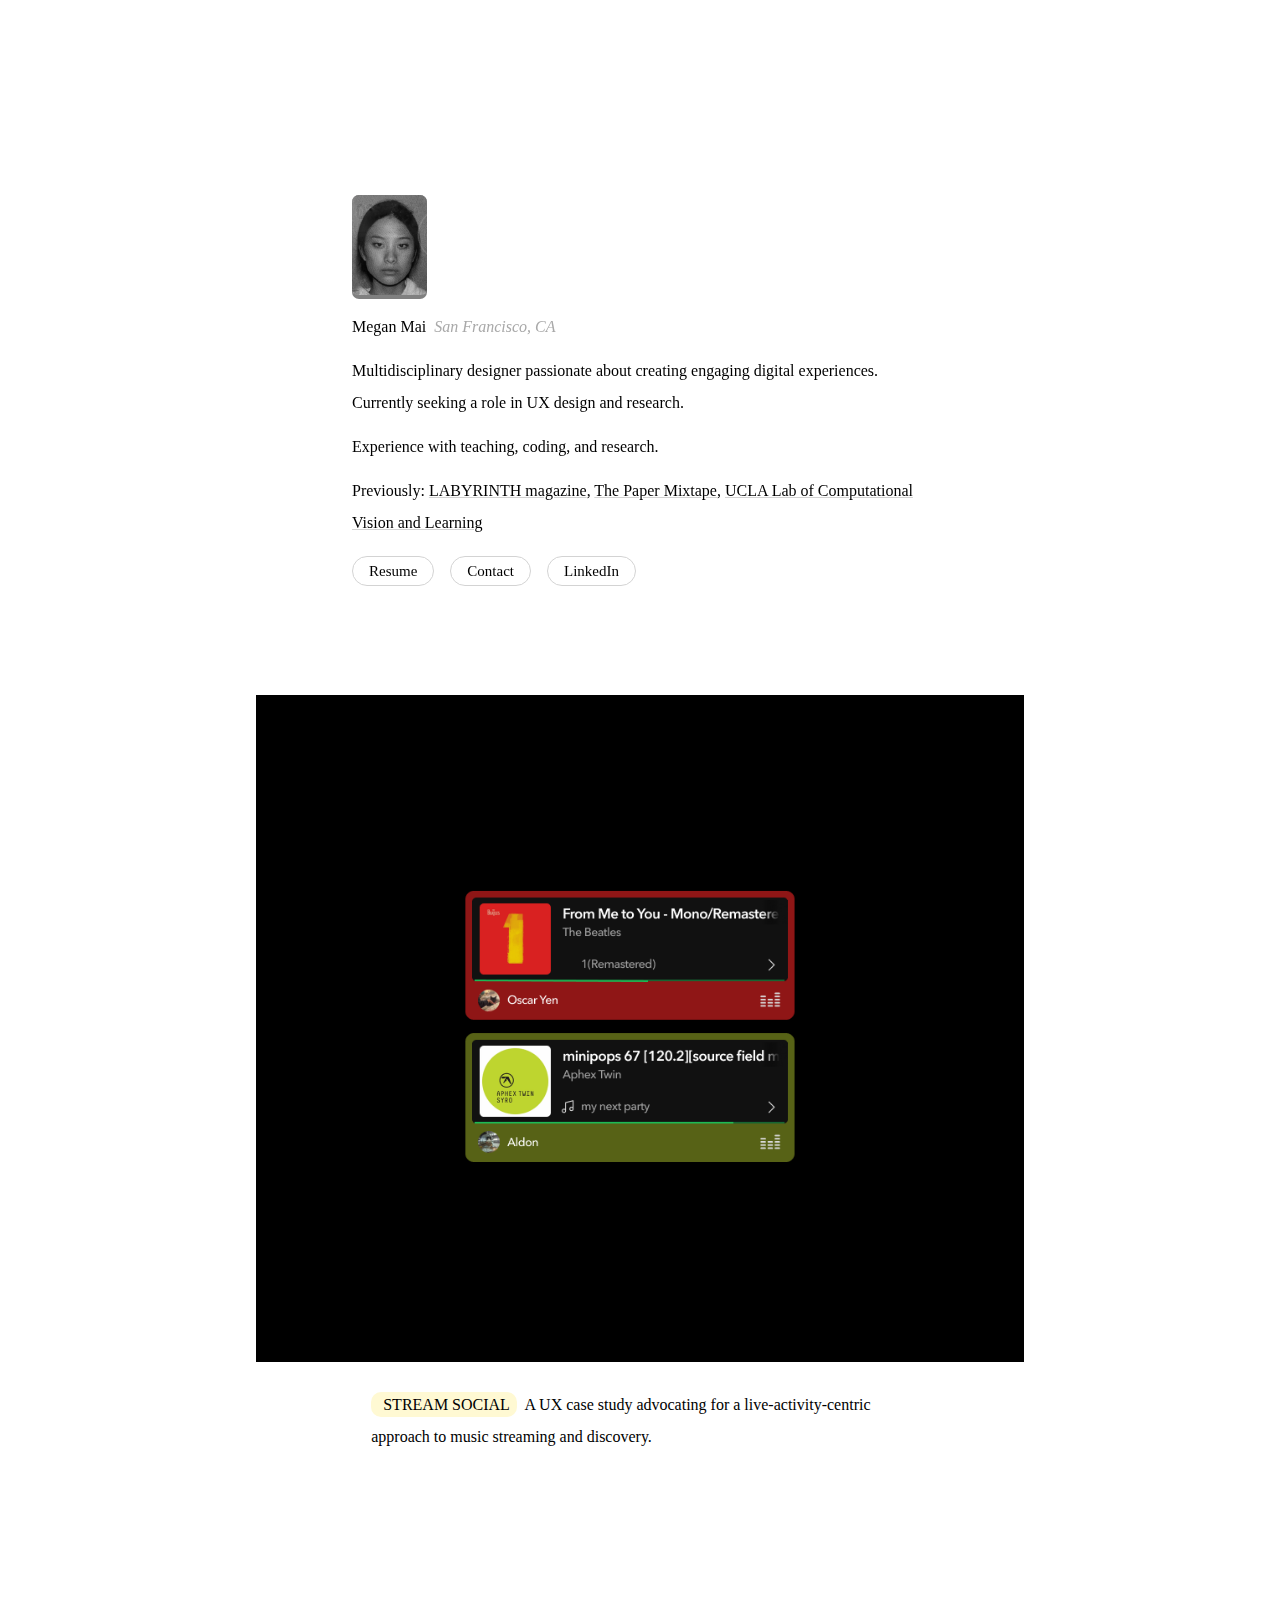
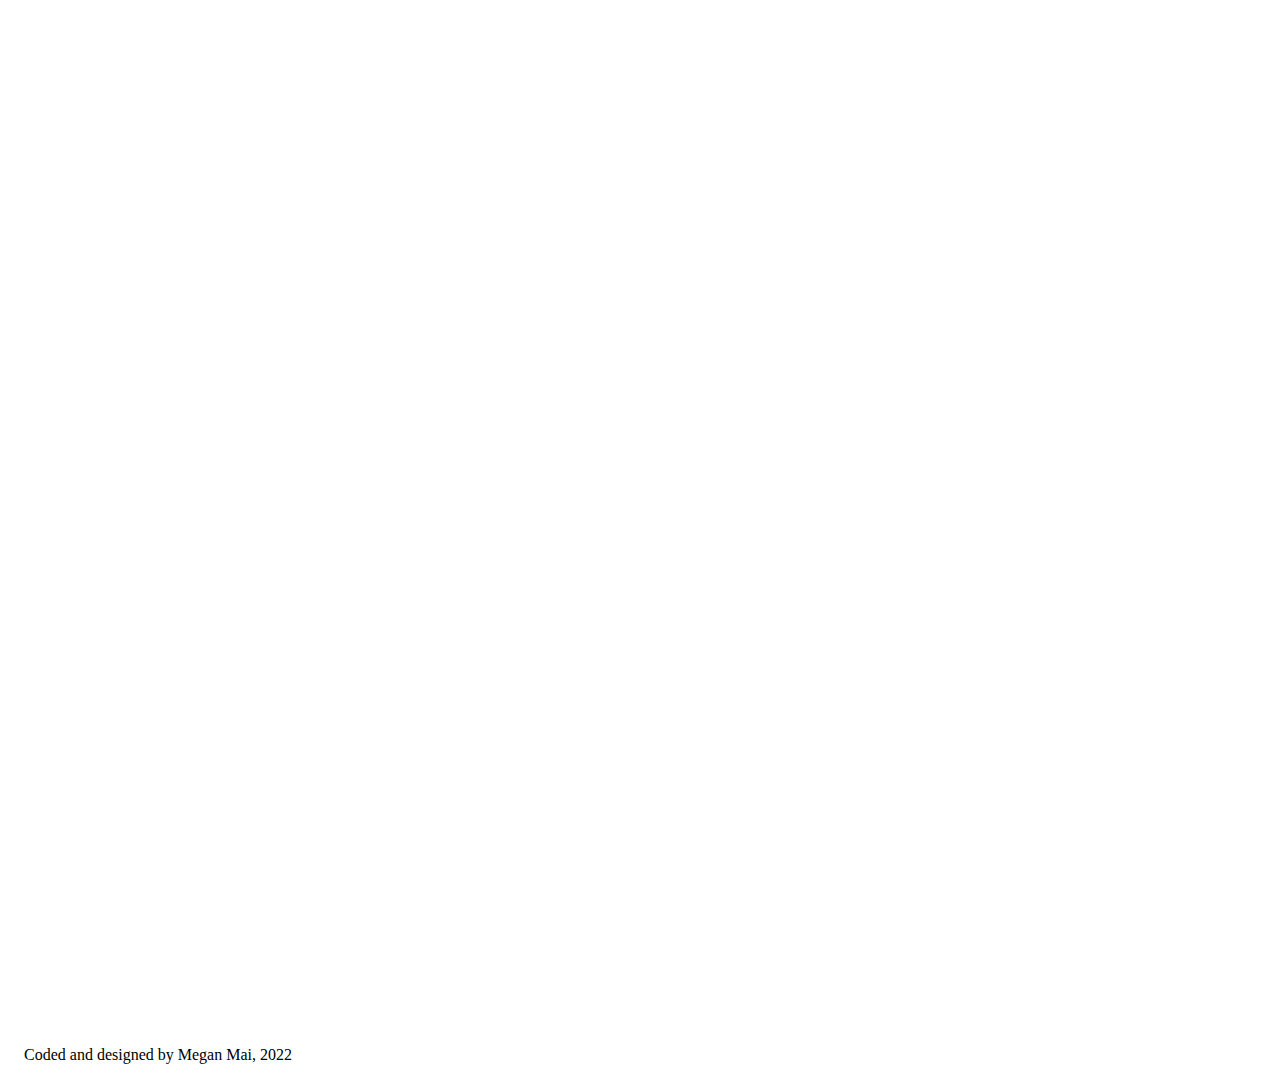
==== commit fc51a166: "Add files via upload" ====
--- a/index.html
+++ b/index.html
@@ -27,7 +27,7 @@
       </div> -->
 
     <div class="sidebar" id="sidebar">
-        <img  class = "profile_pic" src="/Users/Megan/Desktop/ATOM PROJECTS/work webstie v2/Screen Shot 2020-08-09 at 4.34.03 PM copy.png" alt="">
+        <img  class = "profile_pic" src="Screen Shot 2020-08-09 at 4.34.03 PM copy.png" alt="">
 
       <div class="sidebar_info">
         <a class="sidebar_link" href="https://docs.google.com/document/d/1d--KW6TPXnO0qGEYDXyB18_9n2Rw9wYv0X4WR485b-M/edit?usp=sharing">Resume</a> <br>
@@ -39,7 +39,7 @@
     </div>
     <div class="bio fade" id="bio ">
       <div class="header">
-        <img  class = "profile_pic" src="/Users/Megan/Desktop/ATOM PROJECTS/work webstie v2/Screen Shot 2020-08-09 at 4.34.03 PM copy.png" alt="">
+        <img  class = "profile_pic" src="Screen Shot 2020-08-09 at 4.34.03 PM copy.png" alt="">
         <span class="bold"><b>Megan Mai</b> </span><span class="serif"> <span class="spacemark"></span> San Francisco, CA</span>
       </div>
 
@@ -61,7 +61,7 @@
         <a class="button" href="mailto:mpmai99@gmail.com">Contact</a><span class="space"></span>
         <a href="mailto:mpmai99@gmail.com"><img class="mobileicon" src="mail.svg" alt=""></a>
         <a class="button" href="https://www.linkedin.com/in/meganmai99/">LinkedIn</a><span class="space"></span>
-        <a href="https://www.linkedin.com/in/meganmai99/"><img class="mobileicon" src="/Users/Megan/Desktop/ATOM PROJECTS/work webstie v2/30-308556_joshua-fink-linkedin-grey-linkedin-logo-png.png" alt=""></a>
+        <a href="https://www.linkedin.com/in/meganmai99/"><img class="mobileicon" src="30-308556_joshua-fink-linkedin-grey-linkedin-logo-png.png" alt=""></a>
       </div>
     </div>
     <!-- <div class="info">
@@ -94,7 +94,7 @@
 
       <div class="projects" id="proj1">
         <a href="https://serious-parent-4b6.notion.site/Stream-Social-b1e77485d4c84675ab5400b085429916">
-          <img class="thumbnail" src="/Users/Megan/Desktop/ATOM PROJECTS/work webstie v2/Frame 1.png" alt=""></a>
+          <img class="thumbnail" src="Frame 1.png" alt=""></a>
 
         <div class="aboutproj">
           <span class="title"> STREAM SOCIAL </span>&nbsp;
@@ -119,7 +119,7 @@
 
 
       <div class="projects fade_in" id="proj3">
-        <a href="https://docs.google.com/document/d/1AU7iv_1onhmGSv963NVMDQHXUmHmlUDhR9rRPa5doss/edit"> <img class="thumbnail" src="/Users/Megan/Desktop/ATOM PROJECTS/work webstie v2/Frame 2.png" alt="">
+        <a href="https://docs.google.com/document/d/1AU7iv_1onhmGSv963NVMDQHXUmHmlUDhR9rRPa5doss/edit"> <img class="thumbnail" src="Frame 2.png" alt="">
         </a>
         <div class="aboutproj">
           <span class="title"> SIMILARITY/DIFFERENCE JUDGMENTS </span>&nbsp;
